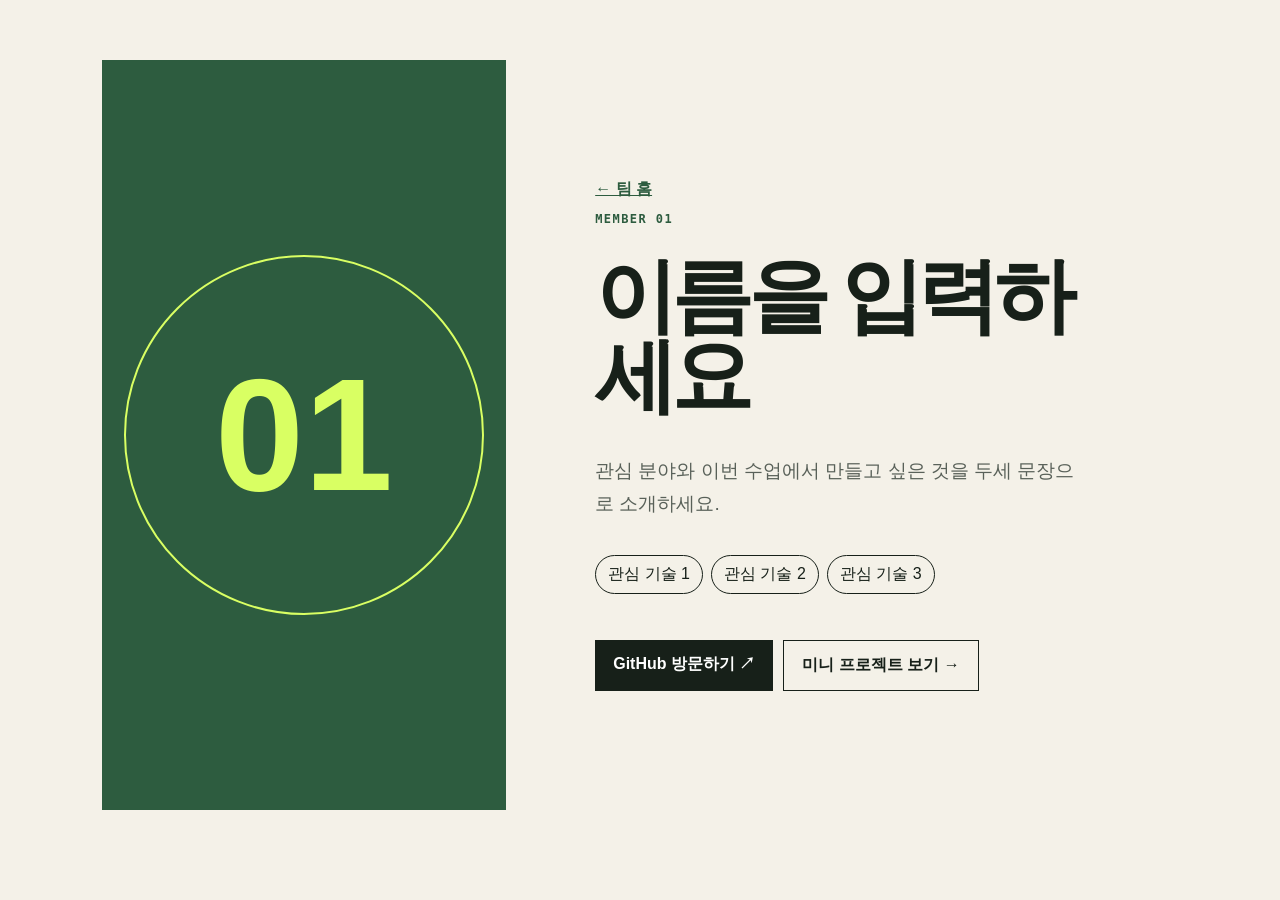
==== members/member-01.html @ 3bf032d6 "Initial commit" ====
<!doctype html>
<html lang="ko">
<head>
  <meta charset="utf-8">
  <meta name="viewport" content="width=device-width,initial-scale=1">
  <!-- TODO 01: 실제 이름이 드러나는 title로 바꾸세요. -->
  <title>1번 팀원</title>
  <link rel="stylesheet" href="../styles.css">
</head>
<body>
  <main class="profile">
    <section class="profile-visual"><div class="avatar">01</div></section>
    <section class="profile-content">
      <a class="back" href="../index.html">← 팀 홈</a>
      <!-- TODO 01: 이름, 소개, 기술, GitHub 주소를 본인 정보로 바꾸세요. -->
      <p class="eyebrow">MEMBER 01</p>
      <h1>이름을 입력하세요</h1>
      <p class="intro">관심 분야와 이번 수업에서 만들고 싶은 것을 두세 문장으로 소개하세요.</p>
      <ul class="skills">
        <li>관심 기술 1</li>
        <li>관심 기술 2</li>
        <li>관심 기술 3</li>
      </ul>
      <div class="profile-actions">
        <a class="github" href="https://github.com/" target="_blank" rel="noreferrer">GitHub 방문하기 ↗</a>
        <!-- TODO 01: 아래 상대경로가 본인의 프로젝트 페이지로 연결되는지 확인하세요. -->
        <a class="project-link" href="../projects/project-01.html">미니 프로젝트 보기 →</a>
      </div>
    </section>
  </main>
</body>
</html>
---- styles.css ----
:root{--ink:#172019;--paper:#f4f1e8;--green:#2d5c3f;--lime:#d9ff63;--line:#c8c7bb}
*{box-sizing:border-box}body{margin:0;background:var(--paper);color:var(--ink);font-family:Arial,"Noto Sans KR",sans-serif}
.hero{padding:80px clamp(24px,8vw,120px);border-bottom:1px solid var(--line)}.eyebrow{color:var(--green);font:800 12px monospace;letter-spacing:.12em}
h1{max-width:900px;margin:18px 0;font-size:clamp(48px,8vw,96px);line-height:.98;letter-spacing:-.07em}.hero>p:last-child{color:#596159;font-size:18px}
main{padding:60px clamp(24px,8vw,120px) 90px}.team-grid{display:grid;grid-template-columns:repeat(3,1fr);border-top:1px solid var(--ink);border-left:1px solid var(--ink)}
.member-card{min-height:240px;padding:24px;display:flex;flex-direction:column;color:inherit;text-decoration:none;border-right:1px solid var(--ink);border-bottom:1px solid var(--ink);transition:.18s}
.member-card:hover{background:var(--lime);transform:translateY(-4px)}.member-card span{color:var(--green);font:800 12px monospace}.member-card h2{margin:40px 0 0;font-size:28px}.member-card p{margin-top:auto;font-size:13px}
.profile{min-height:100vh;display:grid;grid-template-columns:.75fr 1.25fr}.profile-visual{display:grid;place-items:center;background:var(--green);color:var(--lime)}.avatar{display:grid;place-items:center;width:min(52vw,360px);aspect-ratio:1;border:2px solid var(--lime);border-radius:50%;font-size:clamp(72px,13vw,160px);font-weight:900}
.profile-content{padding:clamp(32px,7vw,100px);display:flex;flex-direction:column;justify-content:center}.back{color:var(--green);font-weight:750}.profile h1{font-size:clamp(44px,7vw,82px)}.intro{max-width:660px;color:#596159;font-size:19px;line-height:1.75}
.skills{display:flex;flex-wrap:wrap;gap:8px;padding:0;list-style:none}.skills li{padding:8px 12px;border:1px solid var(--ink);border-radius:30px}.profile-actions{display:flex;flex-wrap:wrap;gap:10px;margin-top:30px}.github,.project-link{display:inline-block;padding:14px 18px;text-decoration:none;font-weight:750}.github{background:var(--ink);color:white}.project-link{border:1px solid var(--ink);color:var(--ink)}
.project{max-width:1000px;margin:0 auto;padding:clamp(40px,8vw,100px)}.project h1{max-width:850px}.project-problem{max-width:760px;margin:32px 0;padding:24px;border-left:6px solid var(--green);background:white;font-size:20px;line-height:1.7}.project-section{padding:30px 0;border-top:1px solid var(--line)}.project-section h2{font-size:28px}.project-section p,.project-section li{max-width:760px;color:#596159;font-size:18px;line-height:1.7}
a:focus-visible{outline:4px solid var(--green);outline-offset:4px}
footer{padding:24px clamp(24px,8vw,120px);border-top:1px solid var(--line);font:700 11px monospace}
@media(max-width:760px){.team-grid{grid-template-columns:1fr}.member-card{min-height:180px}.profile{grid-template-columns:1fr}.profile-visual{min-height:42vh}.avatar{width:210px}.profile-content{min-height:58vh}}
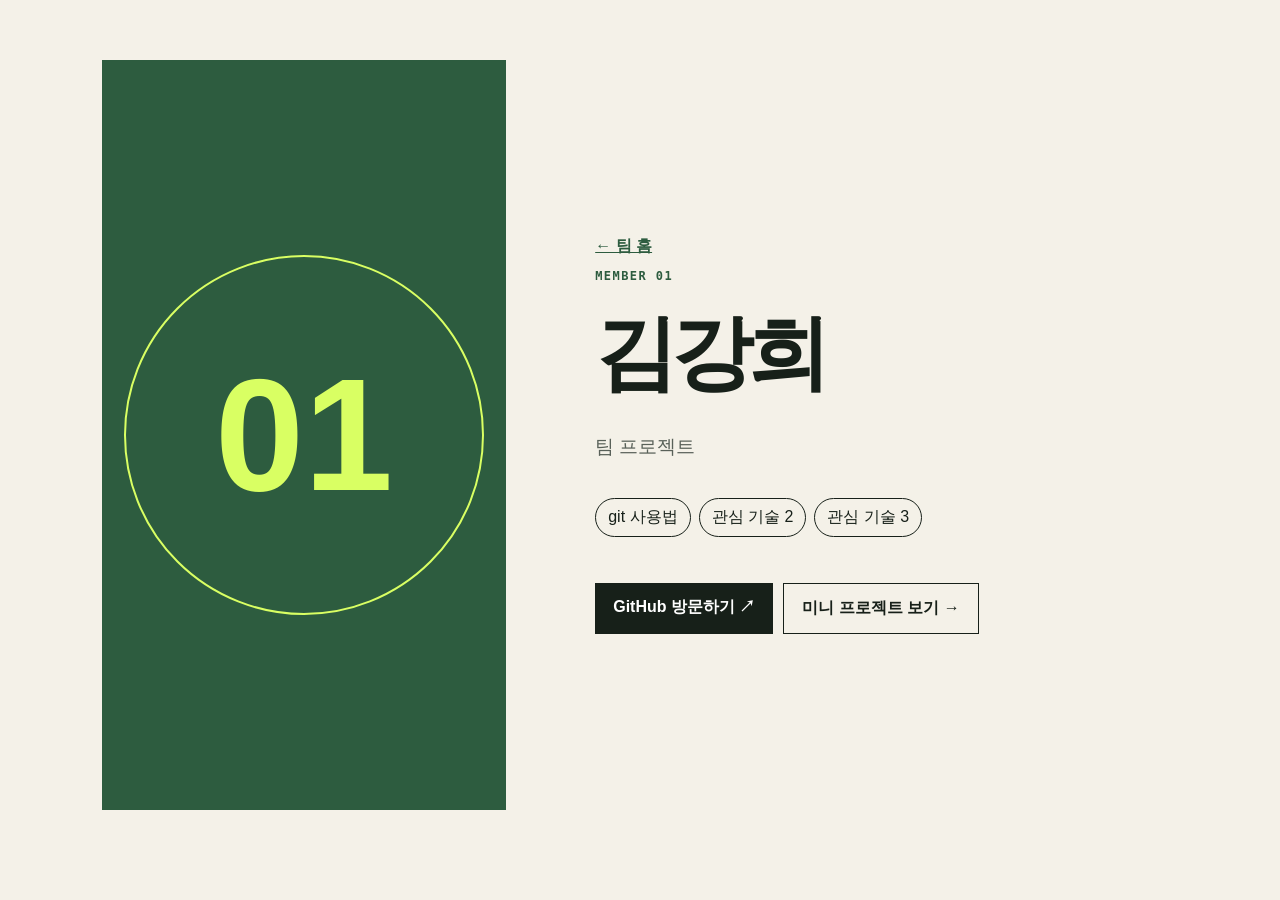
==== commit a236dabb: "feat: 1번 팀원 소개 페이지 완성" ====
--- a/members/member-01.html
+++ b/members/member-01.html
@@ -4,7 +4,7 @@
   <meta charset="utf-8">
   <meta name="viewport" content="width=device-width,initial-scale=1">
   <!-- TODO 01: 실제 이름이 드러나는 title로 바꾸세요. -->
-  <title>1번 팀원</title>
+  <title>김강희</title>
   <link rel="stylesheet" href="../styles.css">
 </head>
 <body>
@@ -14,10 +14,10 @@
       <a class="back" href="../index.html">← 팀 홈</a>
       <!-- TODO 01: 이름, 소개, 기술, GitHub 주소를 본인 정보로 바꾸세요. -->
       <p class="eyebrow">MEMBER 01</p>
-      <h1>이름을 입력하세요</h1>
-      <p class="intro">관심 분야와 이번 수업에서 만들고 싶은 것을 두세 문장으로 소개하세요.</p>
+      <h1>김강희</h1>
+      <p class="intro">팀 프로젝트</p>
       <ul class="skills">
-        <li>관심 기술 1</li>
+        <li>git 사용법</li>
         <li>관심 기술 2</li>
         <li>관심 기술 3</li>
       </ul>
